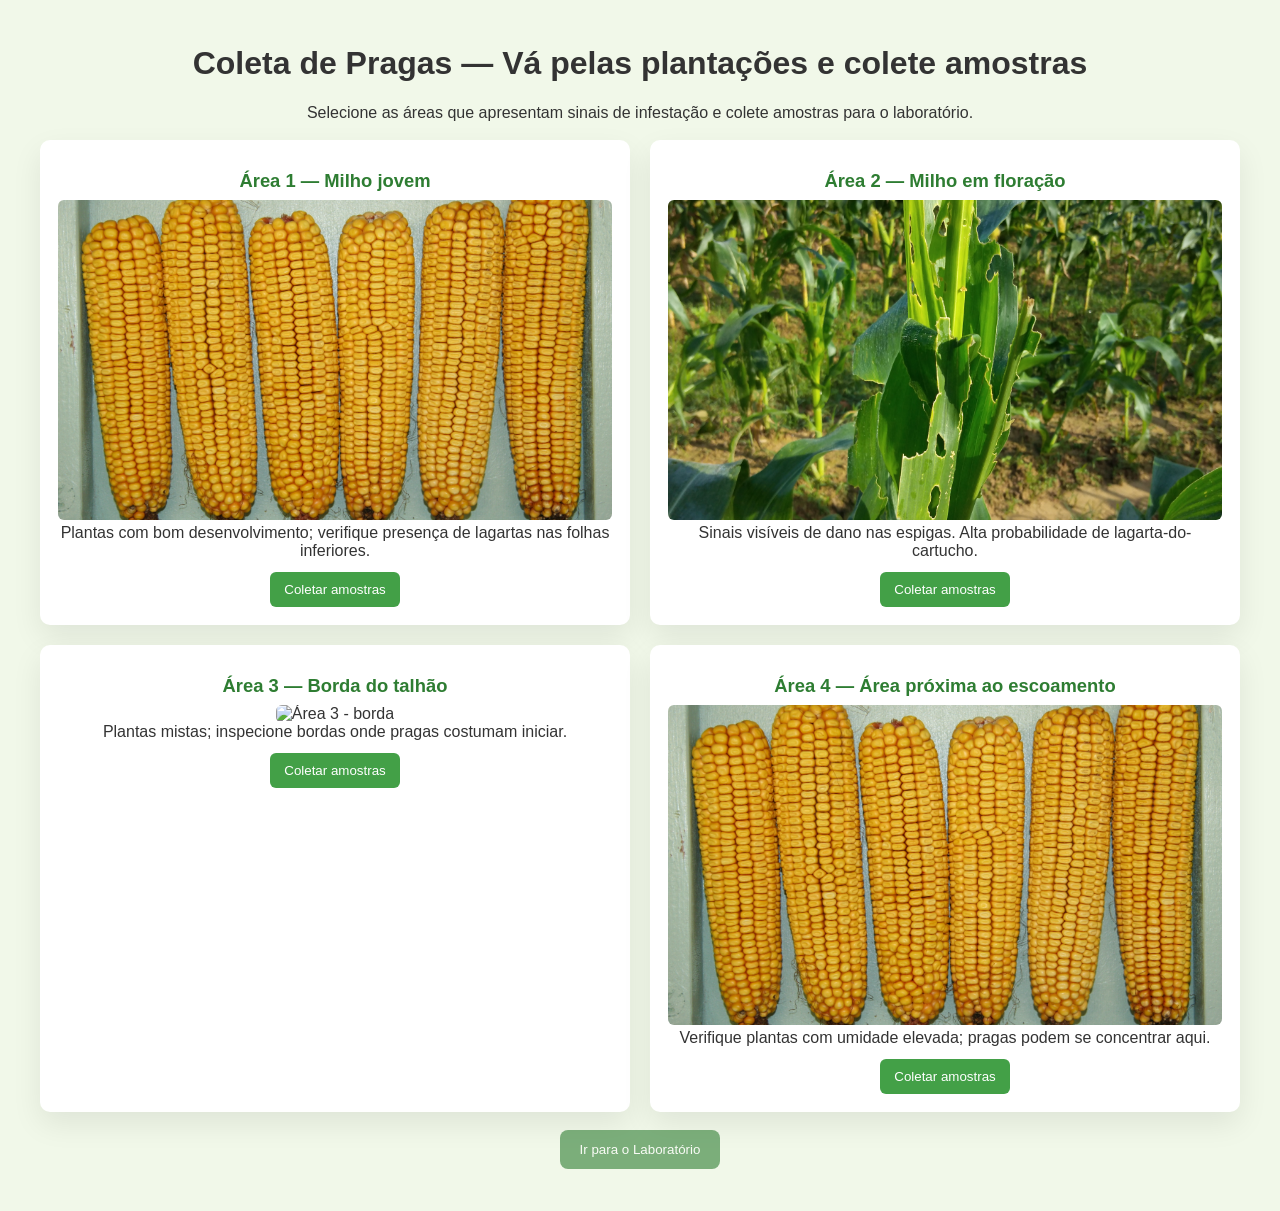
==== coleta.html @ 9d1cc7af "site em processo" ====
<!DOCTYPE html>
<html lang="pt-BR">
<head>
    <meta charset="utf-8" />
    <meta name="viewport" content="width=device-width, initial-scale=1" />
    <title>Coleta de Pragas — Agrinho 2026</title>
    <style>
        body { font-family: 'Segoe UI', Tahoma, Geneva, Verdana, sans-serif; background:#f1f8e9; margin:0; padding:24px; color:#333 }
        header { text-align:center; margin-bottom:18px }
        .grid { display:grid; grid-template-columns: repeat(2, 1fr); gap:20px; max-width:1200px; margin:0 auto }
        .card { background:white; border-radius:10px; padding:18px; box-shadow:0 12px 30px rgba(0,0,0,0.08); text-align:center }
        .card img { width:100%; height:320px; object-fit:cover; border-radius:6px; }
        .card h3 { margin:12px 0 8px; color:var(--dark, #2e7d32); font-size:1.15rem }
        .card p { margin:0 0 12px }
        .collect-btn { background:#43a047; color:#fff; border:0; padding:10px 14px; border-radius:6px; cursor:pointer }
        .collect-btn.collected { background:#888; }
        .actions { max-width:1200px; margin:18px auto; text-align:center }
        .lab-btn { background:#2e7d32; color:white; padding:12px 20px; border-radius:8px; border:0; cursor:pointer; opacity:0.6 }
        .lab-btn.enabled { opacity:1 }
    </style>
</head>
<body>
    <header>
        <h1>Coleta de Pragas — Vá pelas plantações e colete amostras</h1>
        <p>Selecione as áreas que apresentam sinais de infestação e colete amostras para o laboratório.</p>
    </header>

    <main>
        <div class="grid">
            <div class="card" data-id="1">
                <h3>Área 1 — Milho jovem</h3>
                <img src="images/user-corn.jpg" alt="Área 1 - milho" />
                <p>Plantas com bom desenvolvimento; verifique presença de lagartas nas folhas inferiores.</p>
                <button class="collect-btn" onclick="toggleCollect(this,1)">Coletar amostras</button>
            </div>

            <div class="card" data-id="2">
                <h3>Área 2 — Milho em floração</h3>
                <img src="images/damage.jpg" alt="Área 2 - milho danificado" />
                <p>Sinais visíveis de dano nas espigas. Alta probabilidade de lagarta-do-cartucho.</p>
                <button class="collect-btn" onclick="toggleCollect(this,2)">Coletar amostras</button>
            </div>

            <div class="card" data-id="3">
                <h3>Área 3 — Borda do talhão</h3>
                <img src="images/alt-corn.jpg" alt="Área 3 - borda" />
                <p>Plantas mistas; inspecione bordas onde pragas costumam iniciar.</p>
                <button class="collect-btn" onclick="toggleCollect(this,3)">Coletar amostras</button>
            </div>

            <div class="card" data-id="4">
                <h3>Área 4 — Área próxima ao escoamento</h3>
                <img src="images/user-corn.jpg" alt="Área 4 - escoamento" />
                <p>Verifique plantas com umidade elevada; pragas podem se concentrar aqui.</p>
                <button class="collect-btn" onclick="toggleCollect(this,4)">Coletar amostras</button>
            </div>
        </div>

        <div class="actions">
            <button id="go-lab" class="lab-btn" onclick="goLab()" disabled>Ir para o Laboratório</button>
        </div>
    </main>

    <script>
        const collected = new Set();
        function toggleCollect(btn,id){
            if(collected.has(id)){
                collected.delete(id);
                btn.textContent = 'Coletar amostras';
                btn.classList.remove('collected');
            } else {
                collected.add(id);
                btn.textContent = 'Coletado';
                btn.classList.add('collected');
            }
            document.getElementById('go-lab').disabled = collected.size === 0;
            document.getElementById('go-lab').classList.toggle('enabled', collected.size>0);
        }
        function goLab(){
            if(collected.size===0) return;
            // passar estado via query string simples
            const ids = Array.from(collected).join(',');
            location.href = 'laboratorio.html?samples=' + encodeURIComponent(ids);
        }
    </script>
</body>
</html>
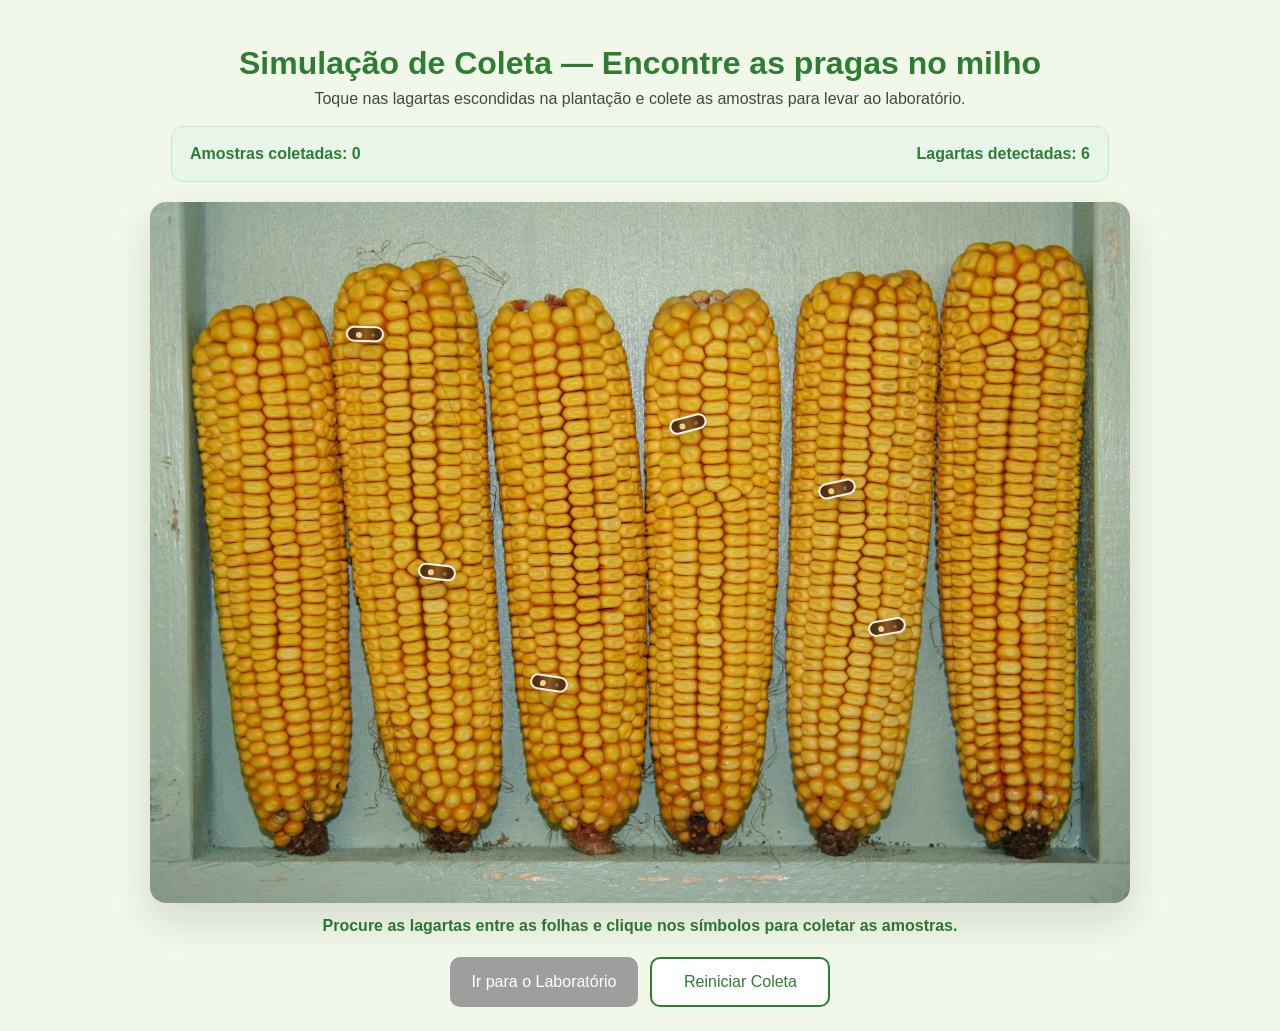
==== commit d4d51b4c: "site em processo" ====
--- a/coleta.html
+++ b/coleta.html
@@ -7,81 +7,159 @@
     <style>
         body { font-family: 'Segoe UI', Tahoma, Geneva, Verdana, sans-serif; background:#f1f8e9; margin:0; padding:24px; color:#333 }
         header { text-align:center; margin-bottom:18px }
-        .grid { display:grid; grid-template-columns: repeat(2, 1fr); gap:20px; max-width:1200px; margin:0 auto }
-        .card { background:white; border-radius:10px; padding:18px; box-shadow:0 12px 30px rgba(0,0,0,0.08); text-align:center }
-        .card img { width:100%; height:320px; object-fit:cover; border-radius:6px; }
-        .card h3 { margin:12px 0 8px; color:var(--dark, #2e7d32); font-size:1.15rem }
-        .card p { margin:0 0 12px }
-        .collect-btn { background:#43a047; color:#fff; border:0; padding:10px 14px; border-radius:6px; cursor:pointer }
-        .collect-btn.collected { background:#888; }
-        .actions { max-width:1200px; margin:18px auto; text-align:center }
-        .lab-btn { background:#2e7d32; color:white; padding:12px 20px; border-radius:8px; border:0; cursor:pointer; opacity:0.6 }
-        .lab-btn.enabled { opacity:1 }
+        header h1 { margin-bottom:8px; color:#2e7d32 }
+        header p { margin:0; opacity:0.9 }
+        .status { max-width:900px; margin:0 auto 20px; display:flex; flex-wrap:wrap; justify-content:space-between; gap:12px; background:#e8f5e9; border:1px solid #c8e6c9; border-radius:12px; padding:18px }
+        .status div { font-weight:700; color:#2e7d32 }
+        .field { position:relative; max-width:980px; margin:0 auto; border-radius:16px; overflow:hidden; box-shadow:0 18px 40px rgba(0,0,0,0.12); }
+        .field img { width:100%; display:block; height:auto; filter:brightness(0.94) saturate(1.05); }
+        .field::before { content:''; position:absolute; inset:0; background:radial-gradient(circle at top left, rgba(255,255,255,0.15), transparent 22%), radial-gradient(circle at bottom right, rgba(0,0,0,0.08), transparent 20%); pointer-events:none; }
+        .pest { position:absolute; width:38px; height:16px; border-radius:999px; border:2px solid rgba(255,255,255,0.92); background:linear-gradient(90deg, #53310f 16%, #8d5a22 52%, #53310f 84%); color:#fff; cursor:pointer; display:flex; align-items:center; justify-content:center; text-align:center; transition:transform 0.16s ease, filter 0.16s ease, opacity 0.2s ease; box-shadow:0 10px 18px rgba(0,0,0,0.18); }
+        .pest::before { content: ''; position:absolute; width:6px; height:6px; border-radius:50%; background:#f2ce8f; left:8px; top:4px; }
+        .pest::after { content: ''; position:absolute; width:4px; height:4px; border-radius:50%; background:rgba(255,255,255,0.25); right:7px; top:5px; }
+        .pest:hover { transform:scale(1.3); filter:brightness(1.28); }
+        .pest.collected { background:#8bc34a; border-color:#edf7e8; opacity:0.95; cursor:default; box-shadow:none; }
+        .hint { max-width:980px; margin:14px auto 0; text-align:center; color:#2e7d32; font-weight:600; }
+        .actions { max-width:980px; margin:22px auto 0; text-align:center; display:flex; flex-wrap:wrap; justify-content:center; gap:12px }
+        .btn { background:#43a047; color:#fff; border:0; padding:14px 22px; border-radius:10px; cursor:pointer; font-size:1rem; min-width:180px }
+        .btn:disabled { background:#9e9e9e; cursor:not-allowed }
+        .secondary { background:#fff; color:#2e7d32; border:2px solid #2e7d32 }
     </style>
 </head>
 <body>
     <header>
-        <h1>Coleta de Pragas — Vá pelas plantações e colete amostras</h1>
-        <p>Selecione as áreas que apresentam sinais de infestação e colete amostras para o laboratório.</p>
+        <h1>Simulação de Coleta — Encontre as pragas no milho</h1>
+        <p>Toque nas lagartas escondidas na plantação e colete as amostras para levar ao laboratório.</p>
     </header>
 
+    <div class="status">
+        <div>Amostras coletadas: <span id="count">0</span></div>
+        <div>Lagartas detectadas: <span id="remaining">6</span></div>
+    </div>
+
     <main>
-        <div class="grid">
-            <div class="card" data-id="1">
-                <h3>Área 1 — Milho jovem</h3>
-                <img src="images/user-corn.jpg" alt="Área 1 - milho" />
-                <p>Plantas com bom desenvolvimento; verifique presença de lagartas nas folhas inferiores.</p>
-                <button class="collect-btn" onclick="toggleCollect(this,1)">Coletar amostras</button>
-            </div>
-
-            <div class="card" data-id="2">
-                <h3>Área 2 — Milho em floração</h3>
-                <img src="images/damage.jpg" alt="Área 2 - milho danificado" />
-                <p>Sinais visíveis de dano nas espigas. Alta probabilidade de lagarta-do-cartucho.</p>
-                <button class="collect-btn" onclick="toggleCollect(this,2)">Coletar amostras</button>
-            </div>
-
-            <div class="card" data-id="3">
-                <h3>Área 3 — Borda do talhão</h3>
-                <img src="images/alt-corn.jpg" alt="Área 3 - borda" />
-                <p>Plantas mistas; inspecione bordas onde pragas costumam iniciar.</p>
-                <button class="collect-btn" onclick="toggleCollect(this,3)">Coletar amostras</button>
-            </div>
-
-            <div class="card" data-id="4">
-                <h3>Área 4 — Área próxima ao escoamento</h3>
-                <img src="images/user-corn.jpg" alt="Área 4 - escoamento" />
-                <p>Verifique plantas com umidade elevada; pragas podem se concentrar aqui.</p>
-                <button class="collect-btn" onclick="toggleCollect(this,4)">Coletar amostras</button>
-            </div>
+        <div class="field">
+            <img src="images/user-corn.jpg" alt="Área de milho para coleta" />
+            <div id="pests"></div>
         </div>
 
+        <div class="hint" id="hint">Procure as lagartas entre as folhas e clique nos símbolos para coletar as amostras.</div>
+
         <div class="actions">
-            <button id="go-lab" class="lab-btn" onclick="goLab()" disabled>Ir para o Laboratório</button>
+            <button id="go-lab" class="btn" onclick="goLab()" disabled>Ir para o Laboratório</button>
+            <button class="btn secondary" onclick="resetGame()">Reiniciar Coleta</button>
         </div>
     </main>
 
     <script>
+        const totalPests = 6;
         const collected = new Set();
-        function toggleCollect(btn,id){
-            if(collected.has(id)){
-                collected.delete(id);
-                btn.textContent = 'Coletar amostras';
-                btn.classList.remove('collected');
+        const countEl = document.getElementById('count');
+        const remainingEl = document.getElementById('remaining');
+        const hintEl = document.getElementById('hint');
+        const goLabBtn = document.getElementById('go-lab');
+        const pestsContainer = document.getElementById('pests');
+        let movingPests = [];
+        let animationFrameId = null;
+
+        function updateUI() {
+            countEl.textContent = collected.size;
+            remainingEl.textContent = totalPests - collected.size;
+            goLabBtn.disabled = collected.size === 0;
+            if (collected.size === totalPests) {
+                hintEl.textContent = 'Parabéns! Todas as pragas foram coletadas. Agora leve as amostras ao laboratório.';
+            } else if (collected.size > 0) {
+                hintEl.textContent = 'Continue coletando. Você ainda tem pragas na plantação.';
             } else {
-                collected.add(id);
-                btn.textContent = 'Coletado';
-                btn.classList.add('collected');
+                hintEl.textContent = 'Procure as lagartas entre as folhas e clique nos símbolos para coletar as amostras.';
             }
-            document.getElementById('go-lab').disabled = collected.size === 0;
-            document.getElementById('go-lab').classList.toggle('enabled', collected.size>0);
         }
-        function goLab(){
-            if(collected.size===0) return;
-            // passar estado via query string simples
+
+        function createPest(id, top, left) {
+            const button = document.createElement('button');
+            button.type = 'button';
+            button.className = 'pest';
+            button.dataset.id = id;
+            button.style.top = top;
+            button.style.left = left;
+            button.style.transform = 'translate(-50%, -50%)';
+            button.setAttribute('aria-label', 'Lagarta ' + id);
+            button.addEventListener('click', () => collectPest(button));
+            return button;
+        }
+
+        function initPests() {
+            const pestPositions = [
+                { id: 1, y: 18, x: 22 },
+                { id: 2, y: 30, x: 54 },
+                { id: 3, y: 42, x: 70 },
+                { id: 4, y: 54, x: 28 },
+                { id: 5, y: 68, x: 40 },
+                { id: 6, y: 60, x: 75 }
+            ];
+            pestsContainer.innerHTML = '';
+            movingPests = pestPositions
+                .sort(() => Math.random() - 0.5)
+                .map(pos => {
+                    const el = createPest(pos.id, pos.y + '%', pos.x + '%');
+                    pestPositions;
+                    pestsContainer.appendChild(el);
+                    return {
+                        el,
+                        x: pos.x,
+                        y: pos.y,
+                        vx: (Math.random() * 0.08 - 0.04),
+                        vy: (Math.random() * 0.08 - 0.04)
+                    };
+                });
+            if (animationFrameId) cancelAnimationFrame(animationFrameId);
+            animatePests();
+        }
+
+        function collectPest(button) {
+            const id = button.dataset.id;
+            if (collected.has(id)) return;
+            collected.add(id);
+            button.classList.add('collected');
+            button.textContent = '✔';
+            button.disabled = true;
+            movingPests = movingPests.filter(p => p.el !== button);
+            updateUI();
+        }
+
+        function animatePests() {
+            movingPests.forEach(pest => {
+                pest.x += pest.vx;
+                pest.y += pest.vy;
+                if (pest.x < 10) { pest.x = 10; pest.vx *= -1; }
+                if (pest.x > 90) { pest.x = 90; pest.vx *= -1; }
+                if (pest.y < 12) { pest.y = 12; pest.vy *= -1; }
+                if (pest.y > 86) { pest.y = 86; pest.vy *= -1; }
+                pest.el.style.left = pest.x + '%';
+                pest.el.style.top = pest.y + '%';
+                pest.el.style.transform = `translate(-50%, -50%) rotate(${Math.sin(pest.x + pest.y) * 15}deg)`;
+                if (Math.random() < 0.01) {
+                    pest.vx = (Math.random() * 0.1 - 0.05);
+                    pest.vy = (Math.random() * 0.1 - 0.05);
+                }
+            });
+            animationFrameId = requestAnimationFrame(animatePests);
+        }
+
+        function resetGame() {
+            collected.clear();
+            initPests();
+            updateUI();
+        }
+
+        function goLab() {
+            if (collected.size === 0) return;
             const ids = Array.from(collected).join(',');
             location.href = 'laboratorio.html?samples=' + encodeURIComponent(ids);
         }
+
+        initPests();
+        updateUI();
     </script>
 </body>
 </html>
